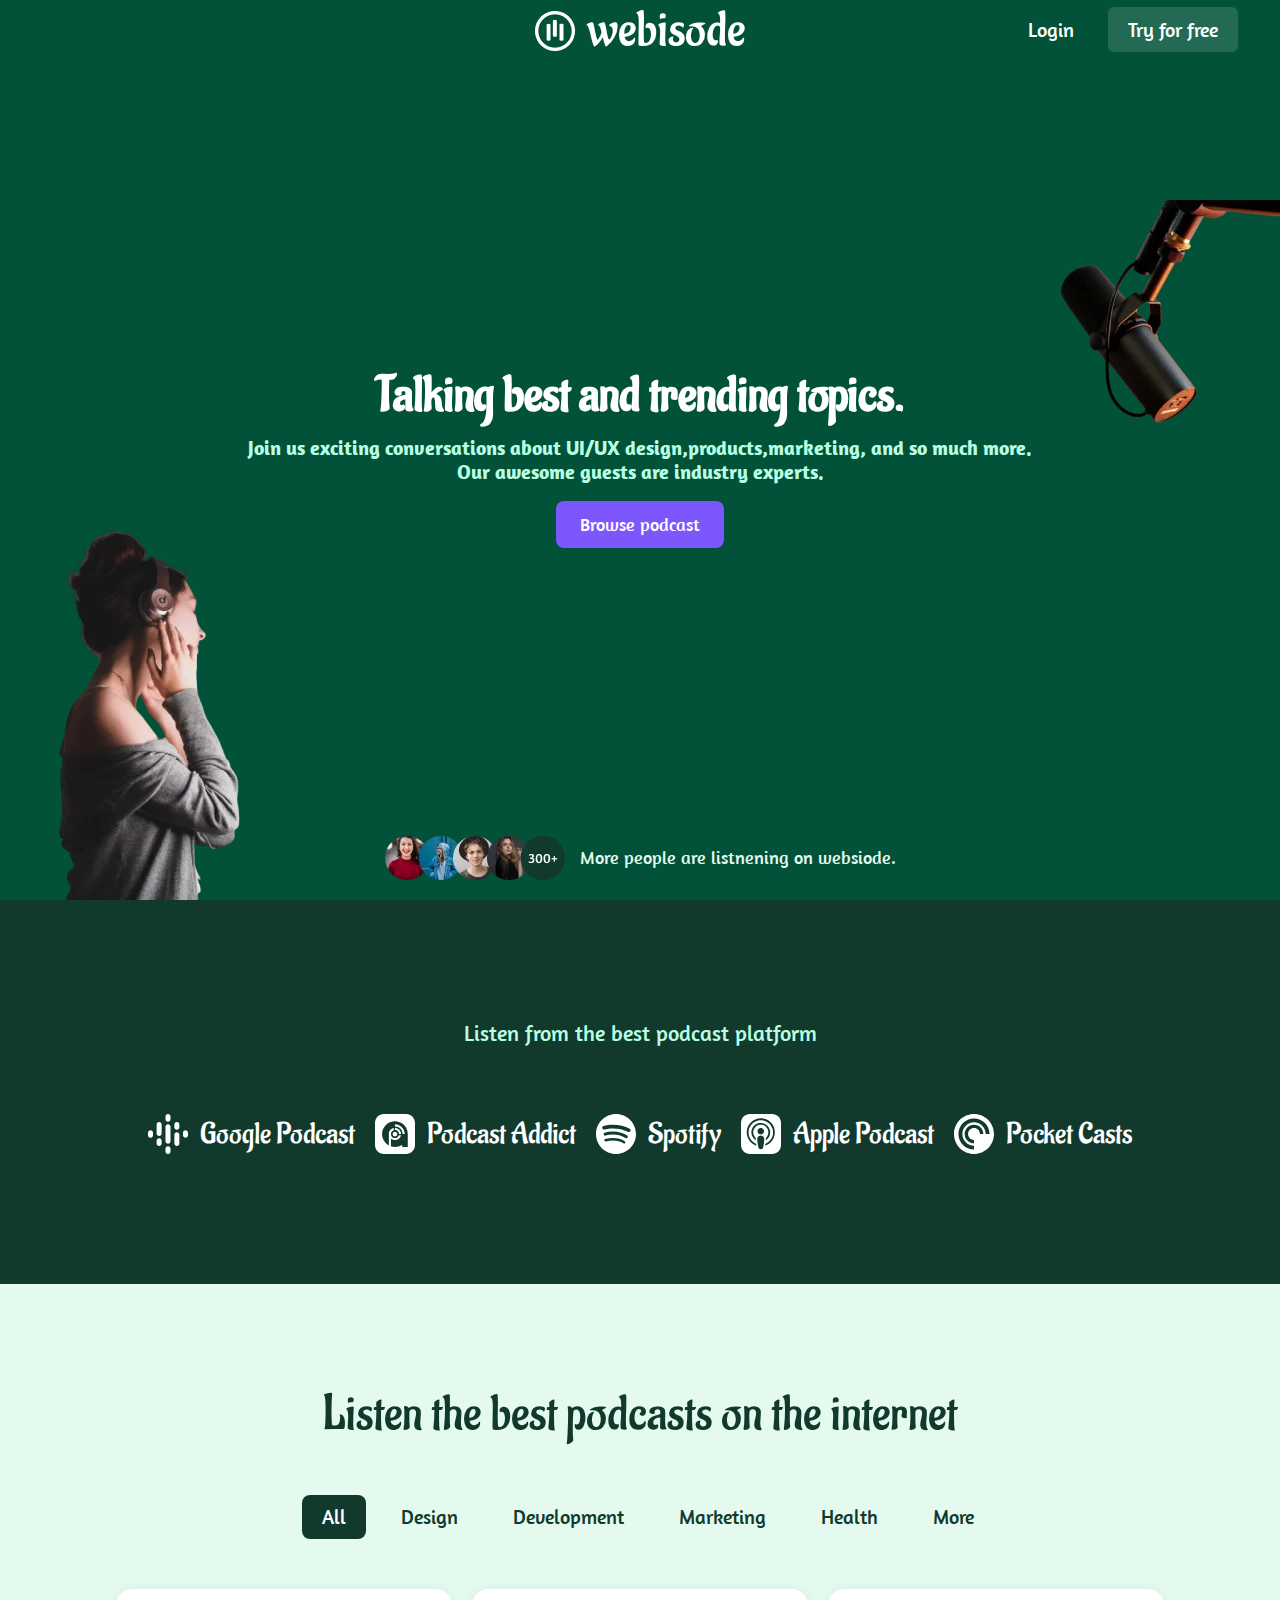
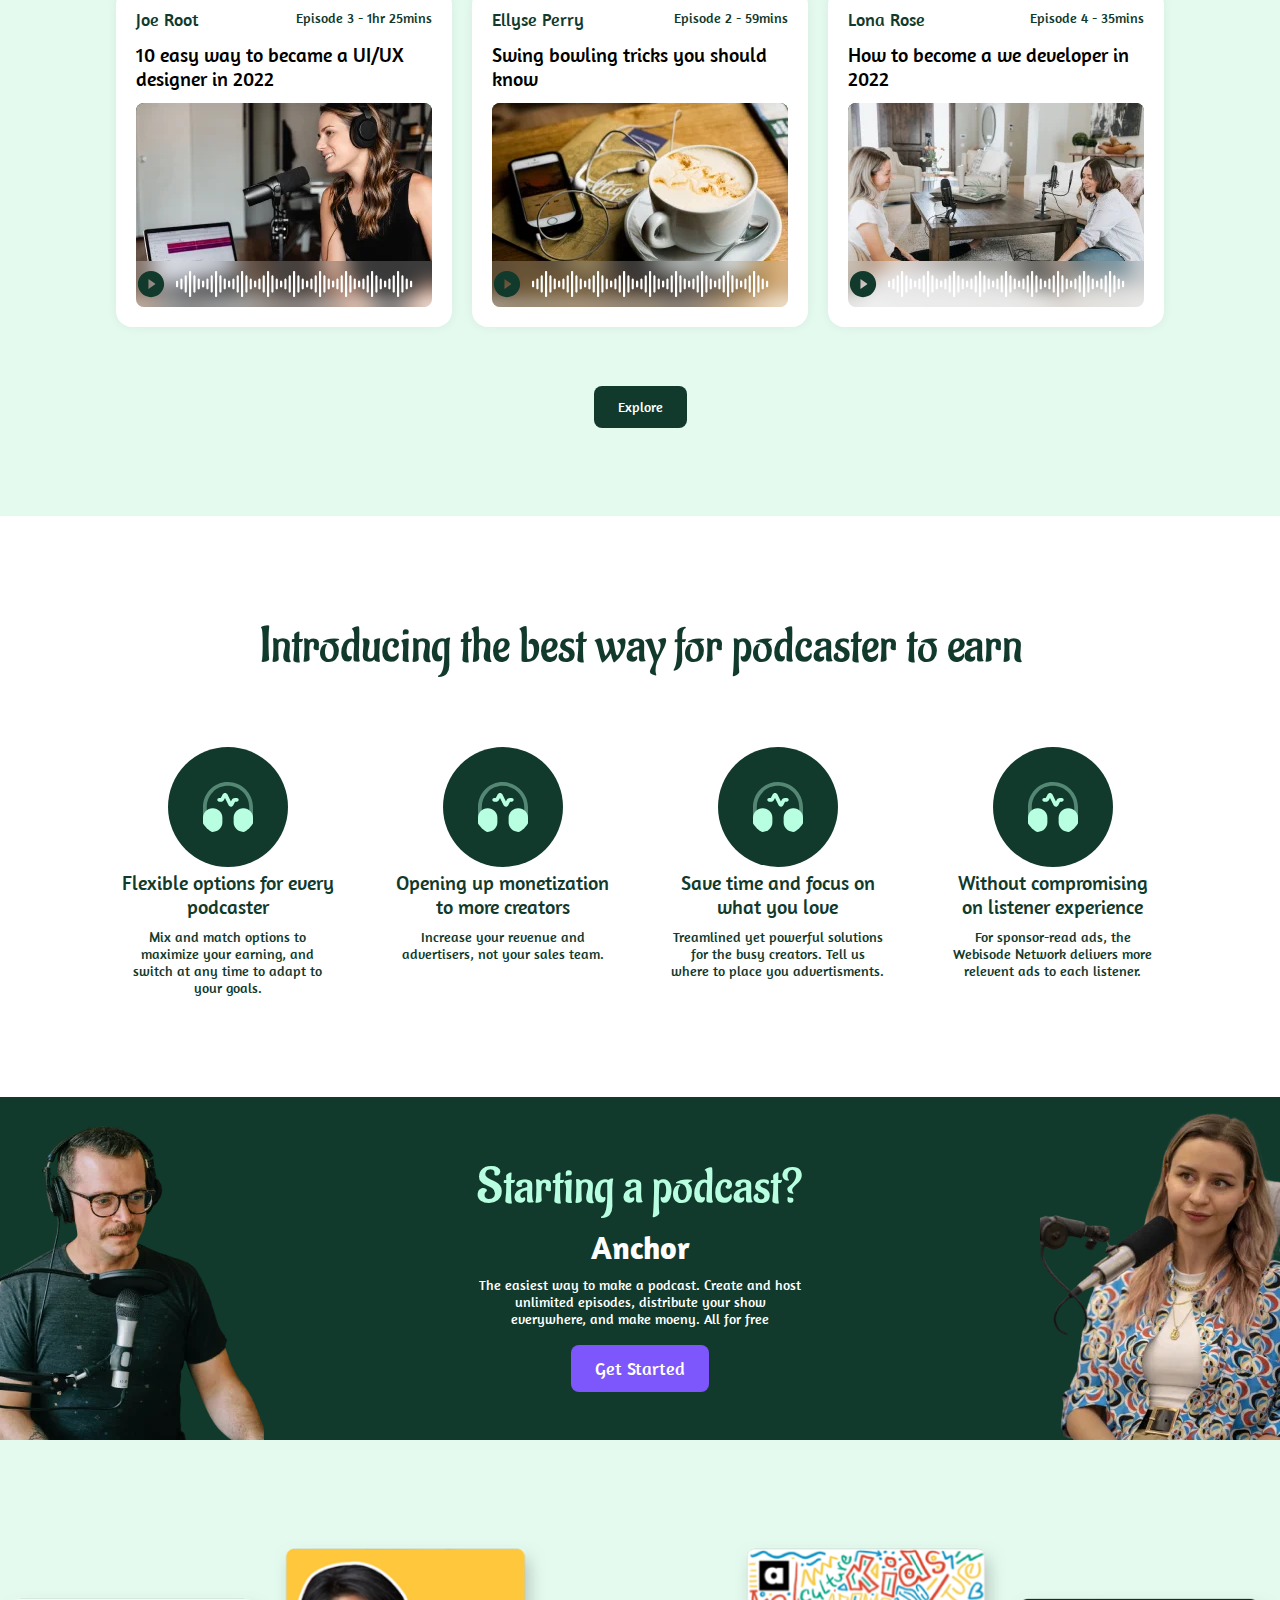
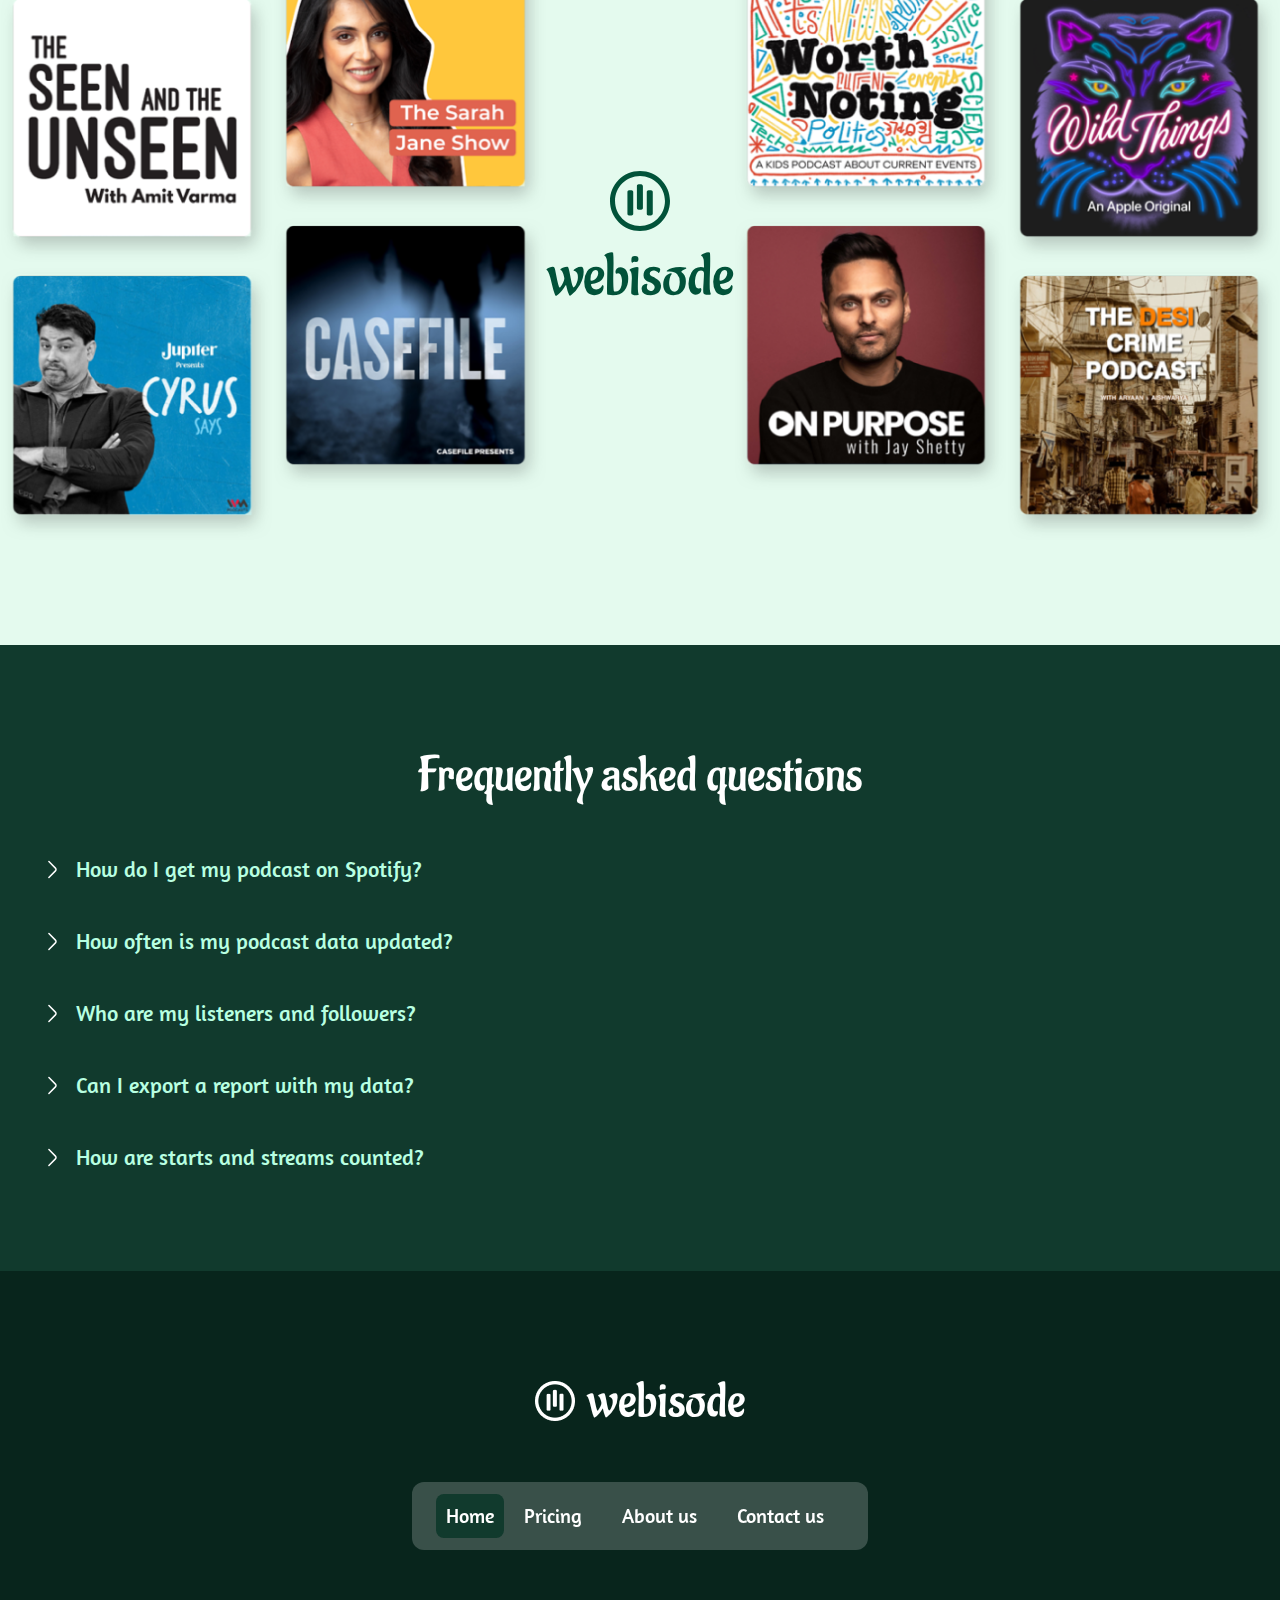
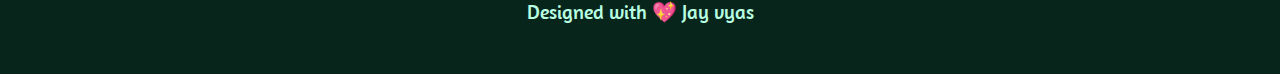
==== index.html @ 0740ea8f "f" ====
<!DOCTYPE html>
<html lang="ru">
<head>
    <meta charset="UTF-8">
    <meta name="viewport" content="width=device-width, initial-scale=1.0">
    <title>Document</title>
    <link href="../images/logo.svg" rel="icon" type="Image/x-icon">
    <link rel="stylesheet" href="css/normalize.css">
    <link href='https://fonts.googleapis.com/css?family=Aladin' rel='stylesheet'>
    <link rel="preconnect" href="https://fonts.googleapis.com">
    <link rel="preconnect" href="https://fonts.gstatic.com" crossorigin>
    <link href="https://fonts.googleapis.com/css2?family=Amaranth&display=swap" rel="stylesheet">
    <link rel="stylesheet" href="css/reset.css">
    <link rel="stylesheet" href="css/style.css">
    <script src="http://code.jquery.com/jquery-1.11.3.min.js"></script>
    <script async src="https://www.googletagmanager.com/gtag/js?id=G-E0WE82JXR6"></script>
	<script>window.dataLayer = window.dataLayer || [];function gtag(){dataLayer.push(arguments);}gtag('js', new Date());gtag('config', 'G-E0WE82JXR6');</script>
</head>
<body class="body">

    <header class="header">
        <div class="container">
            <div class="header__inner">
                <div class="logo">
                    <a class="header__logo" href="#">
                        <img class="header__logo-img" src="images/logo.png" alt="LOGO">
                        <div class="header__logo-title">webisode</div>
                    </a>
                </div>

                <nav class="header__menu">
                    <ul class="header__menu-list">
                        <li class="header__menu-item">
                            <a class="header__menu-link" href="#Login">Login</a>
                        </li>
                        <li class="header__menu-item">
                            <a class="header__menu-link" href="#Try">Try for free</a>
                        </li>
                    </ul>
                </nav>

                <div class="header__burger">
                    <span></span>
                </div>
            </div>
        </div>
    </header>
    <div class="header__overlay"></div>
    
    <section class="main" id="main">
        <div class="container">
            <div class="main__inner">
                <h1 class="main__title">Talking best and trending topics.</h1>
                <h2 class="main__descr">Join us exciting conversations about UI/UX design,products,marketing, and so much more. Our awesome guests are industry experts.</h2>
                <div class="main__btn">
                    <a class="main__btn-ref" href="#">Browse podcast</a>
                </div>
                <div class="main__bottom-content">
                    <img class="main__photo-img" src="images/main/ellipse1.webp" alt="">
                    <div class="main__bottom-descr">More people are listnening on websiode.</div>
                </div>
                <img class="main__photo-girl" src="images/main/image1.webp" alt="">
                <img class="main__photo-micro" src="images/main/image2.webp" alt="">
            </div>
        </div>
    </section>

    <section class="icon">
        <div class="container">
            <div class="icon__inner">
                <div class="icon__name">Listen from the best podcast platform</div>
                <div class="icon__box">
                    <div class="icon__item">
                        <img class="icon__img" src="images/icon/googlepodcasts.svg" alt="">
                        <div class="icon__title">Google Podcast</div>
                    </div>
                    <div class="icon__item">
                        <img class="icon__img" src="images/icon/podcastaddict.svg" alt="">
                        <div class="icon__title">Podcast Addict</div>
                    </div>
                    <div class="icon__item">
                        <img class="icon__img" src="images/icon/spotify.svg" alt="">
                        <div class="icon__title">Spotify</div>
                    </div>
                    <div class="icon__item">
                        <img class="icon__img" src="images/icon/applepodcasts.svg" alt="">
                        <div class="icon__title">Apple Podcast</div>
                    </div>
                    <div class="icon__item">
                        <img class="icon__img" src="images/icon/pocketcasts.svg" alt="">
                        <div class="icon__title">Pocket Casts</div>
                    </div>
                </div>
            </div>
        </div>
    </section>

    <section class="podcasts">
        <div class="container">
            <div class="podcasts__inner">
                <div class="podcasts__title">Listen the best podcasts on the internet</div>
                <div class="podcasts__menu">
                    <div class="podcasts__item select">All</div>
                    <div class="podcasts__item">Design</div>
                    <div class="podcasts__item">Development</div>
                    <div class="podcasts__item">Marketing</div>
                    <div class="podcasts__item">Health</div>
                    <div class="podcasts__item">More</div>
                </div>
                <div class="podcasts__box">
                    <div class="podcasts__box-item">
                        <div class="podcast__header">
                            <div class="podcast__name">Joe Root</div>
                            <div class="podcast__episode">Episode 3 - 1hr 25mins</div>
                        </div>
                        <div class="podcast__descr">10 easy way to became a UI/UX designer in 2022</div>
                        <div class="podcast__img">
                            <img class="podcast__img-back" src="images/podcasts/background1.webp" alt="">
                            <div class="podcast__bottom">
                                <img class="podcast__img-icon" src="images/podcasts/podcasts-frame.svg" alt="">
                                <img class="podcast__img-mic" src="images/podcasts/frame.svg" alt="">
                            </div>
                        </div>
                    </div>
                    <div class="podcasts__box-item">
                        <div class="podcast__header">
                            <div class="podcast__name">Ellyse Perry</div>
                            <div class="podcast__episode">Episode 2 - 59mins</div>
                        </div>
                        <div class="podcast__descr">Swing bowling tricks you should know</div>
                        <div class="podcast__img">
                            <img class="podcast__img-back" src="images/podcasts/background2.webp" alt="">
                            <div class="podcast__bottom">
                                <img class="podcast__img-icon" src="images/podcasts/podcasts-frame.svg" alt="">
                                <img class="podcast__img-mic" src="images/podcasts/frame.svg" alt="">
                            </div>
                        </div>
                    </div>
                    <div class="podcasts__box-item">
                        <div class="podcast__header">
                            <div class="podcast__name">Lona Rose</div>
                            <div class="podcast__episode">Episode 4 - 35mins</div>
                        </div>
                        <div class="podcast__descr">How to become a we developer in 2022</div>
                        <div class="podcast__img">
                            <img class="podcast__img-back" src="images/podcasts/background3.webp" alt="">
                            <div class="podcast__bottom">
                                <img class="podcast__img-icon" src="images/podcasts/podcasts-frame.svg" alt="">
                                <img class="podcast__img-mic" src="images/podcasts/frame.svg" alt="">
                            </div>
                        </div>
                    </div>
                </div>
                <div class="podcasts__explore">
                    <a class="podcasts__explore-btn" href="#">Explore</a>
                </div>
            </div>
        </div>
    </section>

    <section class="introducing">
        <div class="container">
            <div class="introducing__inner">
                <div class="introducing__title">Introducing the best way for podcaster to earn</div>
                <div class="introducing__box">
                    <div class="introducing__item">
                        <img class="introducing__image" src="images/introducing/category4.svg" alt="">
                        <div class="introducing__content">
                            <div class="introducing__item-title">Flexible options for every podcaster</div>
                            <div class="introducing__item-descr">Mix and match options to maximize your earning, and switch at any time to adapt to your goals.</div>
                        </div>
                    </div>
                    <div class="introducing__item">
                        <img class="introducing__image" src="images/introducing/category4.svg" alt="">
                        <div class="introducing__content">
                            <div class="introducing__item-title">Opening up monetization to more creators</div>
                            <div class="introducing__item-descr">Increase your revenue and advertisers, not your sales team.</div>
                        </div>
                    </div>
                    <div class="introducing__item">
                        <img class="introducing__image" src="images/introducing/category4.svg" alt="">
                        <div class="introducing__content">
                            <div class="introducing__item-title">Save time and focus on what you love</div>
                            <div class="introducing__item-descr">Treamlined yet powerful solutions for the busy creators. Tell us where to place you advertisments.</div>
                        </div>
                    </div>
                    <div class="introducing__item">
                        <img class="introducing__image" src="images/introducing/category4.svg" alt="">
                        <div class="introducing__content">
                            <div class="introducing__item-title">Without compromising on listener experience</div>
                            <div class="introducing__item-descr">For sponsor-read ads, the Webisode Network delivers more relevent ads to each listener.</div>
                        </div>
                    </div>
                </div>
            </div>
        </div>
    </section>

    <section class="starting">
        <div class="container">
            <div class="starting__inner">
                <div class="starting__title">Starting a podcast?</div>
                <div class="starting__descr">Anchor</div>
                <div class="starting__message">The easiest way to make a podcast. Create and host unlimited episodes, distribute your show everywhere, and make moeny. All for free</div>
                <div class="main__btn">
                    <a class="main__btn-ref" href="#">Get Started</a>
                </div>
                <img class="starting__left-img" src="images/starting/starting__left.webp" alt="">
                <img class="starting__right-img" src="images/starting/starting__right.webp" alt="">
            </div>
        </div>
    </section>

    <section class="webisode">
            <div class="webisode__inner">
                
                <div class="webisode__photo">
                    <div class="webisode__photo-item">
                        <img class="webisode__img-1" src="images/webisode/image1.png" alt="">
                        <img class="webisode__img-2" src="images/webisode/image2.png" alt="">
                    </div>
                    <div class="webisode__photo-item">
                        <img class="webisode__img-1" src="images/webisode/image3.png" alt="">
                        <img class="webisode__img-2" src="images/webisode/image4.png" alt="">
                    </div>
                </div>

                <div class="webisode__content">
                    <img class="webisode__img" src="images/webisode/webisode-logo.svg" alt="">
                    <div class="webisode__title">webisode</div>
                </div>

                <div class="webisode__photo">
                    <div class="webisode__photo-item">
                        <img class="webisode__img-1" src="images/webisode/image5.png" alt="">
                        <img class="webisode__img-2" src="images/webisode/image6.png" alt="">
                    </div>
                    <div class="webisode__photo-item">
                        <img class="webisode__img-1" src="images/webisode/image7.png" alt="">
                        <img class="webisode__img-2" src="images/webisode/image8.png" alt="">
                    </div>
                </div>
            </div>
    </section>



    <section class="questions">
        <div class="container">
            <div class="questions__inner">
                <div class="questions__title">Frequently asked questions</div>
                <nav class="questions__menu">
                    <ul class="questions__list">
                        <li class ="arrow__count">
                            <div class="arrow">
                                <img class="questions__arrow" src="images/questions/arrow.svg" alt="">
                                <div class="questions__link" href="">How do I get my podcast on Spotify?</div>
                            </div>
                            <div class="questions__item">
                                <a class="questions__link" href="#">Mix and match options to maximize your earning, and switch at any time to adapt to your goals.
                                    The easiest way to make a podcast. Create and host unlimited episodes, distribute your show everywhere, and make moeny. All for free</a>
                            </div>
                        </li>
                        <li class ="arrow__count">
                            <div class="arrow">
                                <img class="questions__arrow" src="images/questions/arrow.svg" alt="">
                                <div class="questions__link" href="">How often is my podcast data updated?</div>
                            </div>
                            <div class="questions__item">
                                <a class="questions__link" href="#">Mix and match options to maximize your earning, and switch at any time to adapt to your goals.
                                    The easiest way to make a podcast. Create and host unlimited episodes, distribute your show everywhere, and make moeny. All for free</a>
                            </div>
                        </li>
                        <li class ="arrow__count">
                            <div class="arrow">
                                <img class="questions__arrow" src="images/questions/arrow.svg" alt="">
                                <div class="questions__link" href="">Who are my listeners and followers?</div>
                            </div>
                            <div class="questions__item">
                                <a class="questions__link" href="#">Mix and match options to maximize your earning, and switch at any time to adapt to your goals.
                                    The easiest way to make a podcast. Create and host unlimited episodes, distribute your show everywhere, and make moeny. All for free</a>
                            </div>
                        </li>
                        <li class ="arrow__count">
                            <div class="arrow">
                                <img class="questions__arrow" src="images/questions/arrow.svg" alt="">
                                <div class="questions__link" href="">Can I export a report with my data?</div>
                            </div>
                            <div class="questions__item">
                                <a class="questions__link" href="#">Mix and match options to maximize your earning, and switch at any time to adapt to your goals.
                                    The easiest way to make a podcast. Create and host unlimited episodes, distribute your show everywhere, and make moeny. All for free</a>
                            </div>
                        </li>
                        <li class ="arrow__count">
                            <div class="arrow">
                                <img class="questions__arrow" src="images/questions/arrow.svg" alt="">
                                <div class="questions__link" href="">How are starts and streams counted?</div>
                            </div>
                            <div class="questions__item">
                                <a class="questions__link" href="#">Mix and match options to maximize your earning, and switch at any time to adapt to your goals.
                                    The easiest way to make a podcast. Create and host unlimited episodes, distribute your show everywhere, and make moeny. All for free
                                </a>
                            </div>
                        </li>
                    </ul>
                </nav>
            </div>
        </div>
    </section>


    
    <footer class="footer">
        <div class="container">
            <div class="footer__inner">
                <div class="logo">
                    <a class="header__logo" href="#">
                        <img class="header__logo-img" src="images/logo.png" alt="LOGO">
                        <div class="header__logo-title">webisode</div>
                    </a>
                </div>
                <div class="footer__box">
                    <div class="footer__item select">Home</div>
                    <div class="footer__item">Pricing</div>
                    <div class="footer__item">About us</div>
                    <div class="footer__item">Contact us</div>
                </div>
                <div class="footer__descr">Designed with 💖 Jay vyas</div>
            </div>
        </div>
    </footer>
    

    <script src="js/script.js"></script>
</body>
</html>
---- css/style.css ----
@import url('https://fonts.googleapis.com/css2?family=Amaranth&display=swap');

*,
*::after,
*::before{
    box-sizing: border-box;
}

html{
    scroll-behavior: smooth ;
}

html, body{
    min-width: 250px;
}

ul{
    padding: 0; 
    margin: 0;
    list-style: none;
}

li{
    padding-left: 0;
}

a{
    text-decoration: none;
    color: inherit;
}

p{
    margin: 0;
}

body{
    font-family: 'Amaranth';
    font-size: 14px;
    font-weight: 400;
    font-style: normal;
    line-height: 17px;
    color: #fff;
    /* font-family: 'Amaranth', sans-serif; */
}

.container{
    max-width: 1220px;
    padding: 0px 10px;
    margin: 0 auto;
}

.header{
    background-color: #015239;
    position: absolute;
    z-index: 99;
    width: 100%;
}
.header:before{
    content: '';
    position: absolute;
    top: 0;
    left: 0;
    width: 100%;
    background-color: #015239;
}






.header__inner{
    position: relative;
    height: 60px;
}
.header__logo{
    display: flex;
    align-items: center;
    justify-content: center;
    width: 200px;
    text-align: center;
    margin: 0 auto;
}
.logo{
    position: relative;
    z-index: 99;
}
.header__logo-img{
    margin-right: 12px;
}
.header__logo-title{
    font-family: 'Aladin';
    font-size: 50px;
    line-height: 61px;
    text-align: center;
    color: #FFFFFF;
}
.header__menu{
    position: absolute;
    right: 0;
    bottom: 0;
    top: 0;
    display: flex;
    align-items: center;
}

.header__menu-list{
    display: flex;
    gap: 10px;
}
.header__menu-link{
    border-radius: 8px;
    padding: 10px 20px;
    font-size: 20px;
    line-height: 24px;
    color: #FFFFFF;
    border: 2px solid #015239;
    transition: 0.1s;
}

.header__menu-link:hover{
    color: #FFFFFF;
    border: 2px solid rgba(228, 250, 238, 0.15);
}

.header__menu-item:last-child .header__menu-link{
    background: rgba(228, 250, 238, 0.15);
}

.header__menu-item:last-child:hover .header__menu-link{
    border: 2px solid rgba(228, 250, 238, 0.15);
    background-color: inherit;
}

.header__burger{
    display: none;
}


.main{
    background-color: #015239;
    height: 100vh;
    display: flex;
    align-items: center;
    text-align: center;
    position: relative;
}
.main__title{
    font-family: 'Aladin';
    font-size: 50px;
    line-height: 61px;
    text-align: center;
    margin-bottom: 10px;
}
.main__descr{
    font-size: 20px;
    line-height: 24px;
    text-align: center;
    color: #B8FFE1;
    max-width: 794px;
    margin-bottom: 30px;
}
.main__btn-ref{
    padding: 12px 24px;
    font-size: 18px;
    line-height: 22px;
    background: #7D56FC;
    border-radius: 8px;
}
.main__bottom-content{
    position: absolute;
    bottom: 0;
    display: flex;
    justify-content: center;
    align-items: center;
    left: 0;
    right: 0;
    margin-bottom: 20px;
    z-index: 2;
    flex-wrap: wrap;
}
.main__photo-img{
    margin-right: 15px;
}
.main__bottom-descr{
    font-size: 18px;
    line-height: 22px;
    color: #E4FAEE;
}

.main__photo-girl{
    position: absolute;
    left: 0;
    bottom: 0;
    z-index: 1;
}
.main__photo-micro{
    position: absolute;
    right: 0;
    top: 200px;
}

.icon{
    background-color: #113A2D;
    padding: 120px 0;
}
.icon__name{
    font-size: 22px;
    line-height: 27px;
    text-align: center;
    color: #B8FFE1;
    margin-bottom: 57px;
}
.icon__title{
    margin-left: 12px;
    font-family: 'Aladin';
    font-size: 30px;
    line-height: 37px;
    text-align: center;
    color: #FFFFFF;
}
.icon__box{
    display: flex;
    flex-wrap: wrap;
    justify-content:  center;
    align-items: center;
}
.icon__item{
    display: flex;
    justify-content: center;
    align-items: center;
    margin: 10px;
}
.podcasts{
    background-color: #E4FAEE;
    padding: 100px 0;
}
.podcasts__title{
    font-family: 'Aladin';
    text-align: center;
    font-size: 50px;
    line-height: 61px;
    text-align: center;
    color: #113A2D;
    margin-bottom: 50px;
}
.podcasts__menu{
    display: flex;
    justify-content: center;
    align-items: center;
    margin-bottom: 50px;
    flex-wrap: wrap;
}
.podcasts__item{
    font-size: 20px;
    line-height: 24px;
    color: #113A2D;
    padding: 10px 20px;
    cursor: pointer;
}
.podcasts__item.select{
    background-color: #113A2D;
    border-radius: 8px;
    color: #fff;
}
.podcasts__item{
    margin-left: 15px;
}
.podcasts__box{
    display: flex;
    justify-content:center;
    align-items: center;
    flex-wrap: wrap;
    gap: 20px;
}
.podcasts__box-item{
    background: #FFFFFF;
    box-shadow: 0px 0px 12px rgba(8, 37, 28, 0.06);
    border-radius: 16px;
    max-width: 336px;
    padding: 20px;
}
.podcast__header{
    display: flex;
    justify-content: space-between;
    margin-bottom: 12px;
}
.podcast__name{
    font-size: 18px;
    line-height: 22px;
    color: #113A2D;
}
.podcast__episode{
    line-height: 19px;
    color: #113A2D;
}
.podcast__descr{
    font-size: 20px;
    line-height: 24px;
    color: #000000;
    margin-bottom: 12px;
}
.podcast__img{
    position: relative;
}
.podcast__img-back{
    background: linear-gradient(243.85deg, #015239 0%, #113A2D 115.3%);
    border-radius: 8px;
    width: 100%;
}
.podcast__bottom{
    background: rgba(255, 255, 255, 0.2);
    backdrop-filter: blur(10px);
    height: 46px;
    display: flex;
    align-items: center;
    position: absolute;
    bottom: 0;
    overflow: hidden;
    width: 100%;
    border-radius: 0 0 8px 8px;
}
.podcast__img-icon{
    cursor: pointer;
}
.podcast__img-mic{
    margin-left: 10px;
}.podcasts__explore{
    margin-top: 72px;
    text-align: center;
}
.podcasts__explore-btn{
    padding: 12px 24px;
    background: #113A2D;
    border-radius: 8px;
}

.introducing{
    padding: 100px 0;
    background-color: #FFFFFF;
}
.introducing__title{
    font-family: 'Aladin';
    font-size: 50px;
    line-height: 61px;
    text-align: center;
    color: #113A2D;
    margin-bottom: 70px;
}
.introducing__box{
    display: flex;
    justify-content: center;
    text-align: center;
    flex-wrap: wrap;
    gap: 60px;
}
.introducing__item{
    max-width: 215px;
}
.introducing__image{
    background-color: #113A2D;
    padding: 30px;
    border-radius: 50%;
}
.introducing__item-title{
    font-size: 20px;
    line-height: 24px;
    text-align: center;
    color: #113A2D;
    margin-bottom: 10px;
}
.introducing__item-descr{
    font-size: 14px;
    line-height: 17px;
    text-align: center;
    color: #113A2D;
}


.starting{
    background-color: #113A2D;
    padding: 60px 0;
    position: relative;
}
.starting__inner{
    display: flex;
    align-items: center;
    justify-content: center;
    flex-direction: column;
    text-align: center;
}
.starting__title{
    font-family: 'Aladin';
    font-size: 50px;
    line-height: 61px;
    color: #B8FFE1;
    margin-bottom: 10px;
}
.starting__descr{
    font-weight: 700;
    font-size: 32px;
    line-height: 39px;
    color: #FFFFFF;
    margin-bottom: 10px;

}
.starting__message{
    max-width: 325px;
    margin-bottom: 30px;
}
.starting__left-img, .starting__right-img{
    position: absolute;
}
.starting__left-img{
    bottom: 0;
    left: 0;
}
.starting__right-img{
    bottom: 0;
    right: 0;
}


.webisode{
    background-color: #E4FAEE;
    padding: 100px 0;
    text-align: center;
}
.webisode__img{
    margin-bottom: 5px;
}
.webisode__inner{
    display: flex;
    align-items: center;
    justify-content: center;
}
.webisode__title{
    font-family: 'Aladin';
    font-size: 60px;
    line-height: 74px;
    text-align: center;
    color: #015239;
}
.webisode__photo{
    display: flex;
}
.webisode__photo-item img{
    max-width: 100%;
}
.webisode__photo:first-child .webisode__photo-item:first-child{
    padding-top: 50px;
}
.webisode__photo:last-child .webisode__photo-item:last-child{
    padding-top: 50px;
}





.questions{
    padding: 100px 0;
    background-color: #113A2D;
}
.questions__title{
    font-family: 'Aladin';
    font-size: 50px;
    line-height: 61px;
    text-align: center;
    margin-bottom: 50px;
}
.arrow{
    display: flex;
}
.questions__arrow{
    margin-right: 12px;
}
.questions__link{
    font-size: 22px;
    line-height: 27px;
    color: #B8FFE1;
    cursor: default;
}
.sub-questions__link{
    display: none;
}
.arrow__count.active img{
    transform: rotate(90deg);
}
.questions__item{
    position: absolute;
    left: 0;
    display: none;
    padding: 0;
    width: 100%;
    transition: all 0.5s ease;
    z-index: 90;    
    padding: 20px 35px;
}
.questions__list li+li{
    margin: 45px 0 0 0;
}
.arrow__count.active .questions__item{
    position: relative;
    top: 0;
    left: 0;
    display: block;
}


.footer{
    background-color: #08251C;
    padding: 100px 0 0 0;
}
.footer__inner{
    display: flex;
    flex-direction: column;
    justify-content: center;
    align-items: center;
}
.footer__box{
    margin: 50px 0;
    background: rgba(255, 255, 255, 0.2);
    backdrop-filter: blur(10px);
    border-radius: 12px;
    padding: 12px 24px;
    display: flex;
    justify-content: center;
    max-width: 500px;
    align-items: center;
    text-align: center;
    flex-wrap: wrap;
}
.footer__item{
    font-size: 20px;
    line-height: 24px;
    color: #FFFFFF;
    padding: 10px 20px;
    cursor: pointer;
}
.footer__item.select{
    background-color: #113A2D;
    border-radius: 8px;
    padding: 10px;
}
.footer__descr{
    font-size: 20px;
    line-height: 24px;
    text-align: center;
    color: #B8FFE1;
    margin-bottom: 50px;
}



@media (max-width: 1045px) {  
    .main__photo-micro {
        top: 100px;
    }
}

@media (max-width: 750px) {  
    


    .starting__right-img{
        width: 200px;
    }
    .starting__left-img{
        width: 220px;
    }

    .webisode__inner{
        display: block;
    }

    .webisode__photo:first-child .webisode__photo-item:first-child{
        padding-top: 0;
    }
    .webisode__photo:last-child .webisode__photo-item:last-child{
        padding-top: 0;
    }



    

    /*--------- HEADER ----------*/

    .header{
        position: fixed;
        z-index: 99;
    }
    .header__list li {
        padding: 10px 10px;
    }
    .header__inner{
        position: relative;
    }
    .header__burger{
        display: flex;
        width: 30px;
        height: 20px;
        position: absolute;
        z-index: 99;   
        right: 0;
        bottom: 20px;     
    }
    .header__burger span{
        background-color: #fff;
        position: absolute;
        width: 100%;
        height: 2px;
        top: 9px;
        left: 0;
        transition: all 0.3s ease 0s;
    }
    .header__burger:before,
    .header__burger:after{
        content: '';
        background-color: #fff;
        position: absolute;
        width: 100%;
        height: 2px;
        left: 0;
        transition: all 0.3s ease 0s;
    }
    .header__burger:before{
        top: 0;
    }
    .header__burger:after{
        bottom: 0;
    }
    .header__burger.active:before{
        transform: rotate(45deg);
        top: 9px;
    }
    .header__burger.active:after{
        transform: rotate(-45deg);
        bottom: 9px;
    }
    .header__burger.active span{
        transform: scale(0);
    }
    .header__menu{
        position: fixed;
        text-align: center;
        justify-content: center;
        top: -100%;
        left: 0;
        width: 100%;
        height: 200px;
        background-color: rgb(16, 165, 83);
        padding: 70px 10px 20px 10px;
        transition: all 0.3s ease 0s;
    }
    .header__menu.active{
        top: 0;
    }
    .header__menu-item:last-child .header__menu-link{
        background-color: inherit;
    }
}

@media (max-width: 700px){
    .starting__left-img{
        display: none;
    }
    .starting__right-img{
        display: none;
    }
    .starting__message{
        max-width: 100%;
    }
}

@media (max-width: 550px){
    .main__photo-micro {
        width: 240px;
    }
    .main__photo-girl {
        width: 240px;
        left: -20px;
    }
}

@media (max-width: 420px) {  
    .webisode__photo{
        display: flex;
        flex-direction: column;
        justify-content: center;
        align-items: center;
    }
}

@media (max-width: 355px) {  
    .podcasts__box-item{
        width: 100%;
    }
    .main__photo-micro {
        width: 240px;
    }
    .main__photo-girl {
        width: 200px;
        left: -30px;
    }
}

@media (max-width: 330px) {  
    .podcasts__menu, .footer__box{
        display: block;
        width: 100%;
    }
}

@media (max-width: 303px) {  
    .header__logo-img{
        width: 25px;
        margin-right: 5px;
    }
    .header__logo-title{
        font-size: 25px;
        line-height: 61px;
        text-align: center;
        color: #FFFFFF;
    }
    .main__title{
        font-size: 32px;
        line-height: 39px;
    }
    .main__descr{
        font-size: 18px;
        line-height: 22px;
    }
    .main__btn-ref{
        font-size: 16px;
        line-height: 19px;
    }
}


@media (max-width: 257px) {  
    .header__menu-list{
        display:block;
    }
    .header__menu-item:first-child{
        margin-bottom: 30px;
    }
}

@media (max-width: 210px) {  
    .logo{
        float: right;
    }
}
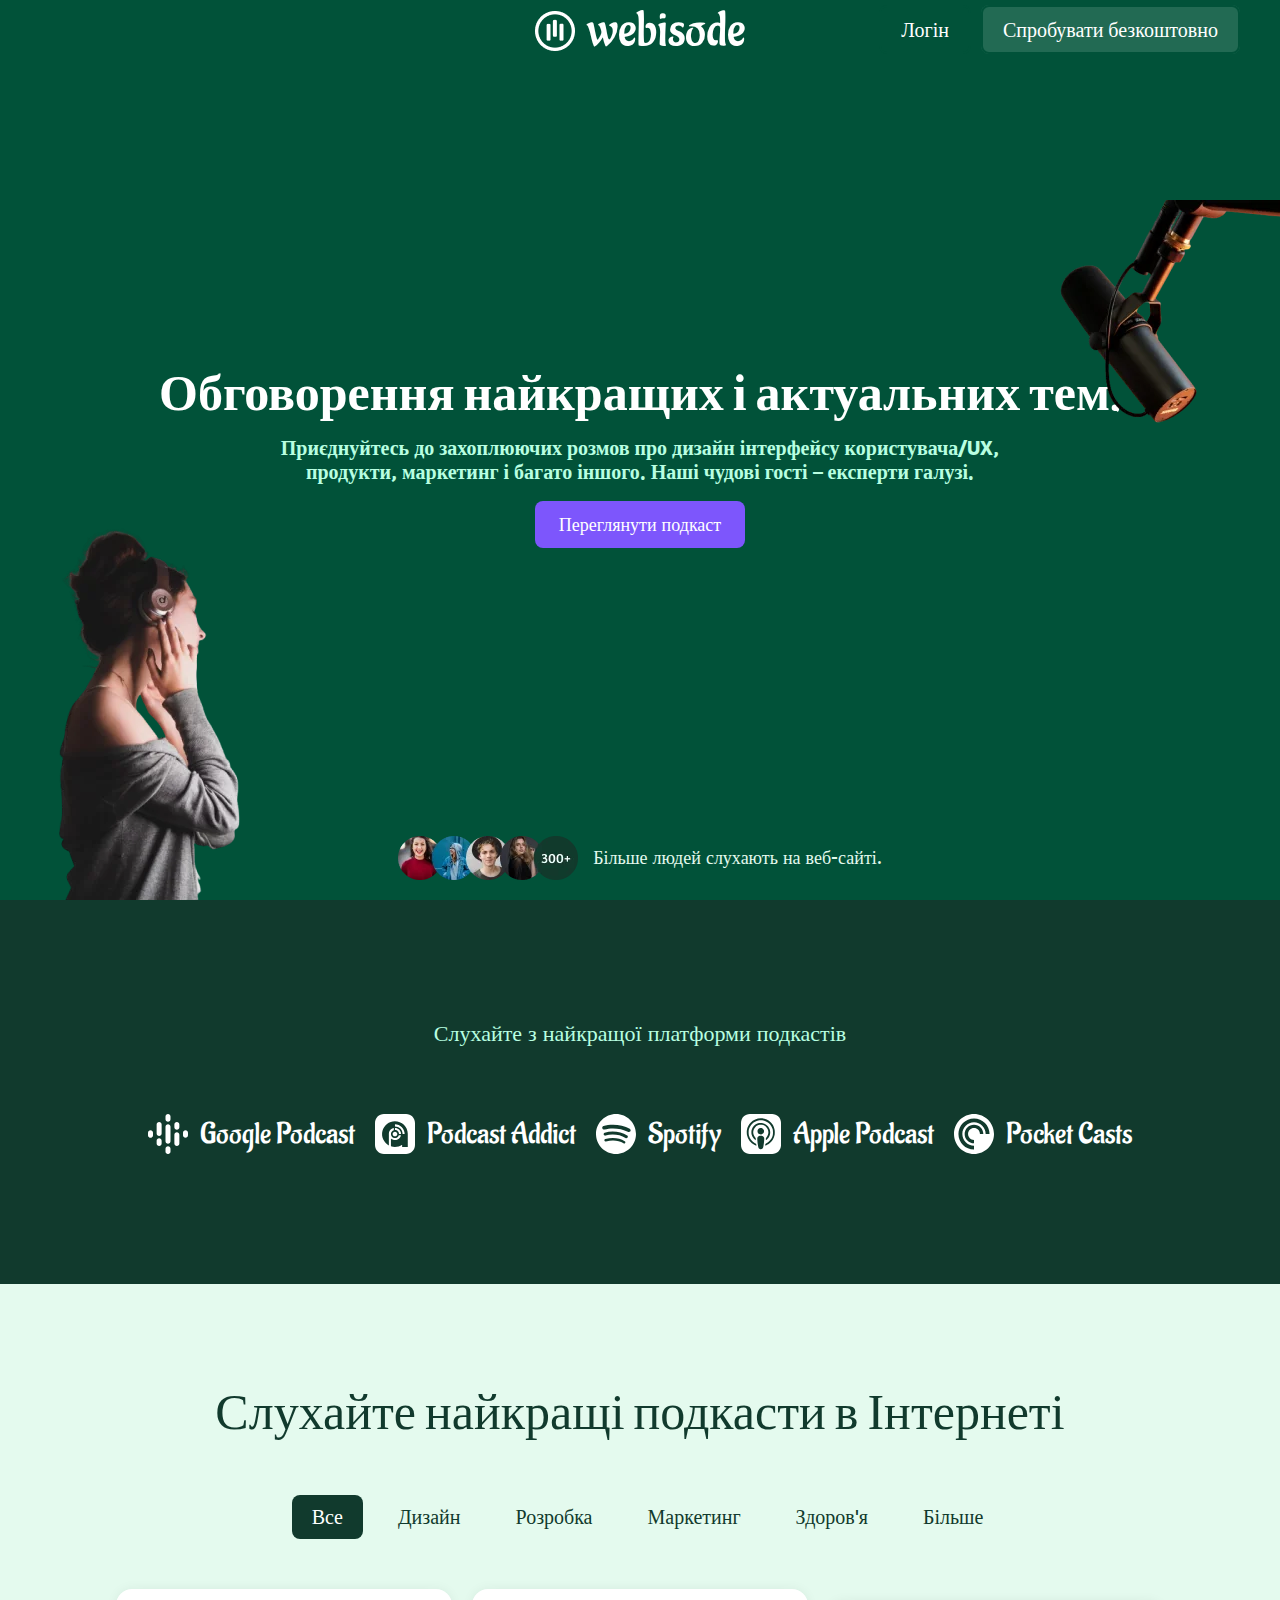
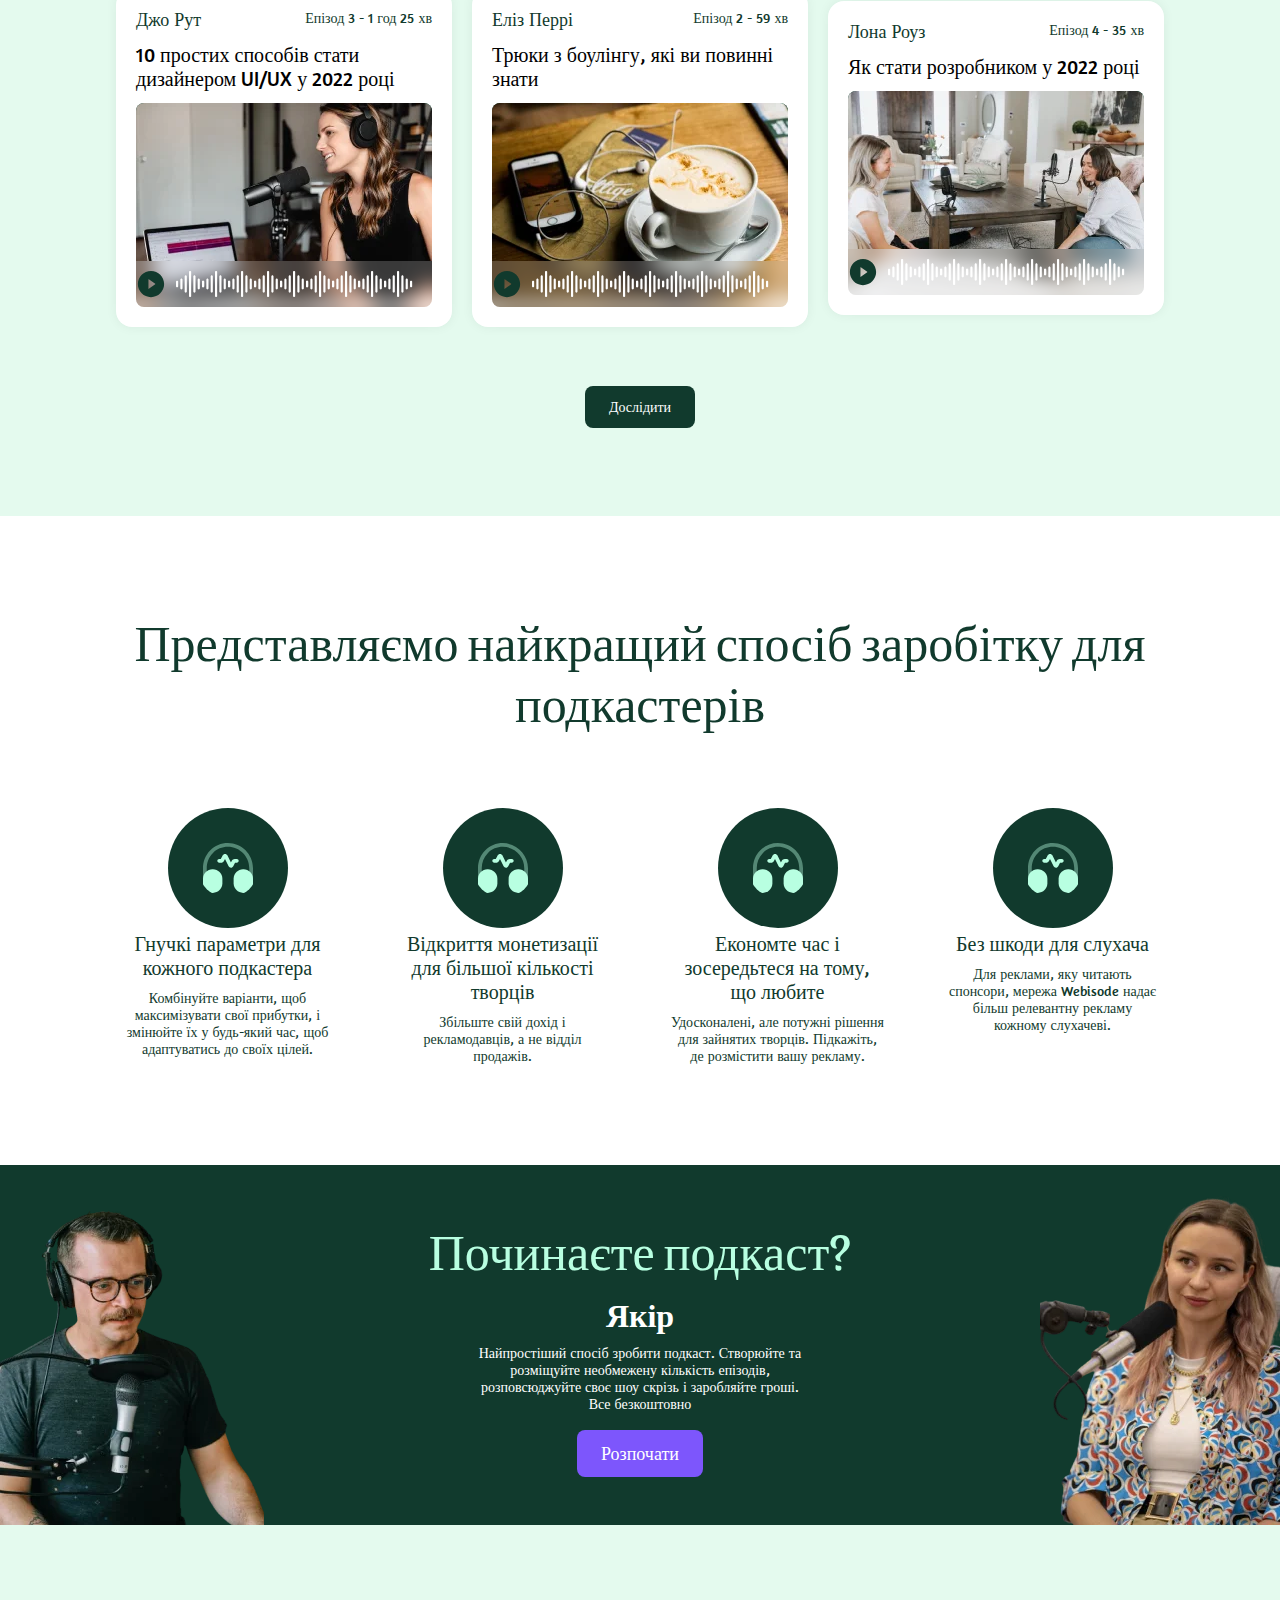
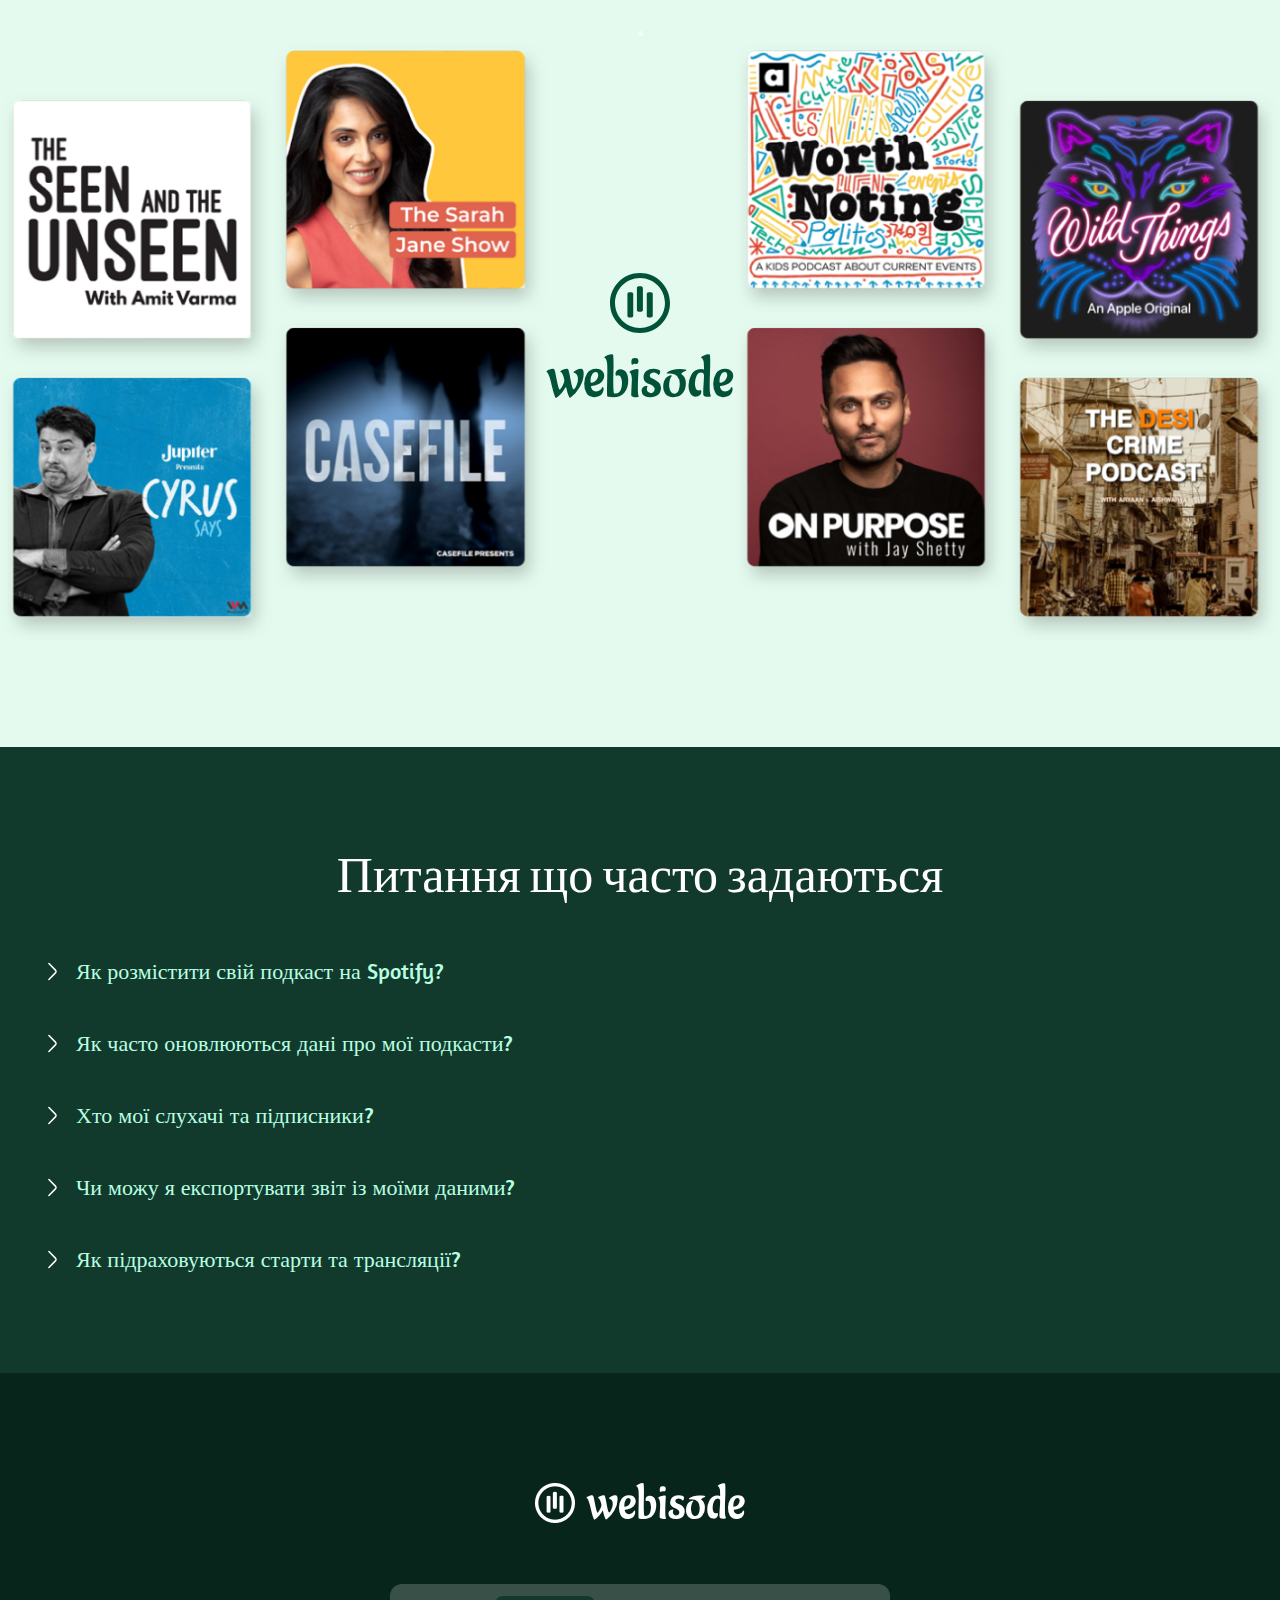
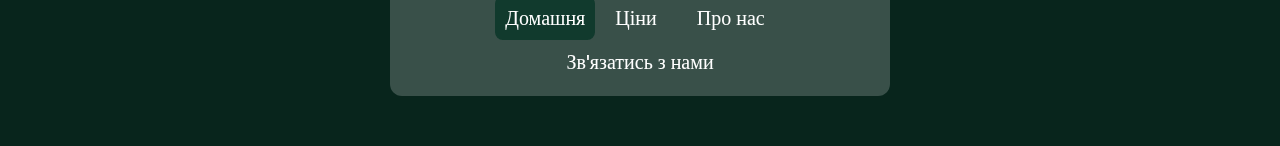
==== commit 015d1634: "commit" ====
--- a/index.html
+++ b/index.html
@@ -3,8 +3,8 @@
 <head>
     <meta charset="UTF-8">
     <meta name="viewport" content="width=device-width, initial-scale=1.0">
-    <title>Document</title>
-    <link href="../images/logo.svg" rel="icon" type="Image/x-icon">
+    <title>Webisode</title>
+    <link href="images/logo.svg" rel="icon" type="Image/x-icon">
     <link rel="stylesheet" href="css/normalize.css">
     <link href='https://fonts.googleapis.com/css?family=Aladin' rel='stylesheet'>
     <link rel="preconnect" href="https://fonts.googleapis.com">
@@ -12,7 +12,7 @@
     <link href="https://fonts.googleapis.com/css2?family=Amaranth&display=swap" rel="stylesheet">
     <link rel="stylesheet" href="css/reset.css">
     <link rel="stylesheet" href="css/style.css">
-    <script src="http://code.jquery.com/jquery-1.11.3.min.js"></script>
+    <script src="https://code.jquery.com/jquery-1.11.3.min.js"></script>
     <script async src="https://www.googletagmanager.com/gtag/js?id=G-E0WE82JXR6"></script>
 	<script>window.dataLayer = window.dataLayer || [];function gtag(){dataLayer.push(arguments);}gtag('js', new Date());gtag('config', 'G-E0WE82JXR6');</script>
 </head>
@@ -31,10 +31,10 @@
                 <nav class="header__menu">
                     <ul class="header__menu-list">
                         <li class="header__menu-item">
-                            <a class="header__menu-link" href="#Login">Login</a>
+                            <a class="header__menu-link" href="#Login">Логін</a>
                         </li>
                         <li class="header__menu-item">
-                            <a class="header__menu-link" href="#Try">Try for free</a>
+                            <a class="header__menu-link" href="#Try">Спробувати безкоштовно</a>
                         </li>
                     </ul>
                 </nav>
@@ -50,14 +50,14 @@
     <section class="main" id="main">
         <div class="container">
             <div class="main__inner">
-                <h1 class="main__title">Talking best and trending topics.</h1>
-                <h2 class="main__descr">Join us exciting conversations about UI/UX design,products,marketing, and so much more. Our awesome guests are industry experts.</h2>
+                <h1 class="main__title">Обговорення найкращих і актуальних тем.</h1>
+                <h2 class="main__descr">Приєднуйтесь до захоплюючих розмов про дизайн інтерфейсу користувача/UX, продукти, маркетинг і багато іншого. Наші чудові гості – експерти галузі.</h2>
                 <div class="main__btn">
-                    <a class="main__btn-ref" href="#">Browse podcast</a>
+                    <a class="main__btn-ref" href="#">Переглянути подкаст</a>
                 </div>
                 <div class="main__bottom-content">
                     <img class="main__photo-img" src="images/main/ellipse1.webp" alt="">
-                    <div class="main__bottom-descr">More people are listnening on websiode.</div>
+                    <div class="main__bottom-descr">Більше людей слухають на веб-сайті.</div>
                 </div>
                 <img class="main__photo-girl" src="images/main/image1.webp" alt="">
                 <img class="main__photo-micro" src="images/main/image2.webp" alt="">
@@ -68,7 +68,7 @@
     <section class="icon">
         <div class="container">
             <div class="icon__inner">
-                <div class="icon__name">Listen from the best podcast platform</div>
+                <div class="icon__name">Слухайте з найкращої платформи подкастів</div>
                 <div class="icon__box">
                     <div class="icon__item">
                         <img class="icon__img" src="images/icon/googlepodcasts.svg" alt="">
@@ -98,22 +98,22 @@
     <section class="podcasts">
         <div class="container">
             <div class="podcasts__inner">
-                <div class="podcasts__title">Listen the best podcasts on the internet</div>
+                <div class="podcasts__title">Слухайте найкращі подкасти в Інтернеті</div>
                 <div class="podcasts__menu">
-                    <div class="podcasts__item select">All</div>
-                    <div class="podcasts__item">Design</div>
-                    <div class="podcasts__item">Development</div>
-                    <div class="podcasts__item">Marketing</div>
-                    <div class="podcasts__item">Health</div>
-                    <div class="podcasts__item">More</div>
+                    <div class="podcasts__item select">Все</div>
+                    <div class="podcasts__item">Дизайн</div>
+                    <div class="podcasts__item">Розробка</div>
+                    <div class="podcasts__item">Маркетинг</div>
+                    <div class="podcasts__item">Здоров'я</div>
+                    <div class="podcasts__item">Більше</div>
                 </div>
                 <div class="podcasts__box">
                     <div class="podcasts__box-item">
                         <div class="podcast__header">
-                            <div class="podcast__name">Joe Root</div>
-                            <div class="podcast__episode">Episode 3 - 1hr 25mins</div>
-                        </div>
-                        <div class="podcast__descr">10 easy way to became a UI/UX designer in 2022</div>
+                            <div class="podcast__name">Джо Рут</div>
+                            <div class="podcast__episode">Епізод 3 - 1 год 25 хв</div>
+                        </div>
+                        <div class="podcast__descr">10 простих способів стати дизайнером UI/UX у 2022 році</div>
                         <div class="podcast__img">
                             <img class="podcast__img-back" src="images/podcasts/background1.webp" alt="">
                             <div class="podcast__bottom">
@@ -124,10 +124,10 @@
                     </div>
                     <div class="podcasts__box-item">
                         <div class="podcast__header">
-                            <div class="podcast__name">Ellyse Perry</div>
-                            <div class="podcast__episode">Episode 2 - 59mins</div>
-                        </div>
-                        <div class="podcast__descr">Swing bowling tricks you should know</div>
+                            <div class="podcast__name">Еліз Перрі</div>
+                            <div class="podcast__episode">Епізод 2 - 59 хв</div>
+                        </div>
+                        <div class="podcast__descr">Трюки з боулінгу, які ви повинні знати</div>
                         <div class="podcast__img">
                             <img class="podcast__img-back" src="images/podcasts/background2.webp" alt="">
                             <div class="podcast__bottom">
@@ -138,10 +138,10 @@
                     </div>
                     <div class="podcasts__box-item">
                         <div class="podcast__header">
-                            <div class="podcast__name">Lona Rose</div>
-                            <div class="podcast__episode">Episode 4 - 35mins</div>
-                        </div>
-                        <div class="podcast__descr">How to become a we developer in 2022</div>
+                            <div class="podcast__name">Лона Роуз</div>
+                            <div class="podcast__episode">Епізод 4 - 35 хв</div>
+                        </div>
+                        <div class="podcast__descr">Як стати розробником у 2022 році</div>
                         <div class="podcast__img">
                             <img class="podcast__img-back" src="images/podcasts/background3.webp" alt="">
                             <div class="podcast__bottom">
@@ -152,7 +152,7 @@
                     </div>
                 </div>
                 <div class="podcasts__explore">
-                    <a class="podcasts__explore-btn" href="#">Explore</a>
+                    <a class="podcasts__explore-btn" href="#">Дослідити</a>
                 </div>
             </div>
         </div>
@@ -161,34 +161,34 @@
     <section class="introducing">
         <div class="container">
             <div class="introducing__inner">
-                <div class="introducing__title">Introducing the best way for podcaster to earn</div>
+                <div class="introducing__title">Представляємо найкращий спосіб заробітку для подкастерів</div>
                 <div class="introducing__box">
                     <div class="introducing__item">
                         <img class="introducing__image" src="images/introducing/category4.svg" alt="">
                         <div class="introducing__content">
-                            <div class="introducing__item-title">Flexible options for every podcaster</div>
-                            <div class="introducing__item-descr">Mix and match options to maximize your earning, and switch at any time to adapt to your goals.</div>
+                            <div class="introducing__item-title">Гнучкі параметри для кожного подкастера</div>
+                            <div class="introducing__item-descr">Комбінуйте варіанти, щоб максимізувати свої прибутки, і змінюйте їх у будь-який час, щоб адаптуватись до своїх цілей.</div>
                         </div>
                     </div>
                     <div class="introducing__item">
                         <img class="introducing__image" src="images/introducing/category4.svg" alt="">
                         <div class="introducing__content">
-                            <div class="introducing__item-title">Opening up monetization to more creators</div>
-                            <div class="introducing__item-descr">Increase your revenue and advertisers, not your sales team.</div>
+                            <div class="introducing__item-title">Відкриття монетизації для більшої кількості творців</div>
+                            <div class="introducing__item-descr">Збільште свій дохід і рекламодавців, а не відділ продажів.</div>
                         </div>
                     </div>
                     <div class="introducing__item">
                         <img class="introducing__image" src="images/introducing/category4.svg" alt="">
                         <div class="introducing__content">
-                            <div class="introducing__item-title">Save time and focus on what you love</div>
-                            <div class="introducing__item-descr">Treamlined yet powerful solutions for the busy creators. Tell us where to place you advertisments.</div>
+                            <div class="introducing__item-title">Економте час і зосередьтеся на тому, що любите</div>
+                            <div class="introducing__item-descr">Удосконалені, але потужні рішення для зайнятих творців. Підкажіть, де розмістити вашу рекламу.</div>
                         </div>
                     </div>
                     <div class="introducing__item">
                         <img class="introducing__image" src="images/introducing/category4.svg" alt="">
                         <div class="introducing__content">
-                            <div class="introducing__item-title">Without compromising on listener experience</div>
-                            <div class="introducing__item-descr">For sponsor-read ads, the Webisode Network delivers more relevent ads to each listener.</div>
+                            <div class="introducing__item-title">Без шкоди для слухача</div>
+                            <div class="introducing__item-descr">Для реклами, яку читають спонсори, мережа Webisode надає більш релевантну рекламу кожному слухачеві.</div>
                         </div>
                     </div>
                 </div>
@@ -199,11 +199,11 @@
     <section class="starting">
         <div class="container">
             <div class="starting__inner">
-                <div class="starting__title">Starting a podcast?</div>
-                <div class="starting__descr">Anchor</div>
-                <div class="starting__message">The easiest way to make a podcast. Create and host unlimited episodes, distribute your show everywhere, and make moeny. All for free</div>
+                <div class="starting__title">Починаєте подкаст?</div>
+                <div class="starting__descr">Якір</div>
+                <div class="starting__message">Найпростіший спосіб зробити подкаст. Створюйте та розміщуйте необмежену кількість епізодів, розповсюджуйте своє шоу скрізь і заробляйте гроші. Все безкоштовно</div>
                 <div class="main__btn">
-                    <a class="main__btn-ref" href="#">Get Started</a>
+                    <a class="main__btn-ref" href="#">Розпочати</a>
                 </div>
                 <img class="starting__left-img" src="images/starting/starting__left.webp" alt="">
                 <img class="starting__right-img" src="images/starting/starting__right.webp" alt="">
@@ -211,7 +211,7 @@
         </div>
     </section>
 
-    <section class="webisode">
+    <section class="webisode">+
             <div class="webisode__inner">
                 
                 <div class="webisode__photo">
@@ -248,60 +248,55 @@
     <section class="questions">
         <div class="container">
             <div class="questions__inner">
-                <div class="questions__title">Frequently asked questions</div>
+                <div class="questions__title">Питання що часто задаються</div>
                 <nav class="questions__menu">
                     <ul class="questions__list">
                         <li class ="arrow__count">
                             <div class="arrow">
                                 <img class="questions__arrow" src="images/questions/arrow.svg" alt="">
-                                <div class="questions__link" href="">How do I get my podcast on Spotify?</div>
-                            </div>
-                            <div class="questions__item">
-                                <a class="questions__link" href="#">Mix and match options to maximize your earning, and switch at any time to adapt to your goals.
-                                    The easiest way to make a podcast. Create and host unlimited episodes, distribute your show everywhere, and make moeny. All for free</a>
-                            </div>
-                        </li>
-                        <li class ="arrow__count">
-                            <div class="arrow">
-                                <img class="questions__arrow" src="images/questions/arrow.svg" alt="">
-                                <div class="questions__link" href="">How often is my podcast data updated?</div>
-                            </div>
-                            <div class="questions__item">
-                                <a class="questions__link" href="#">Mix and match options to maximize your earning, and switch at any time to adapt to your goals.
-                                    The easiest way to make a podcast. Create and host unlimited episodes, distribute your show everywhere, and make moeny. All for free</a>
-                            </div>
-                        </li>
-                        <li class ="arrow__count">
-                            <div class="arrow">
-                                <img class="questions__arrow" src="images/questions/arrow.svg" alt="">
-                                <div class="questions__link" href="">Who are my listeners and followers?</div>
-                            </div>
-                            <div class="questions__item">
-                                <a class="questions__link" href="#">Mix and match options to maximize your earning, and switch at any time to adapt to your goals.
-                                    The easiest way to make a podcast. Create and host unlimited episodes, distribute your show everywhere, and make moeny. All for free</a>
-                            </div>
-                        </li>
-                        <li class ="arrow__count">
-                            <div class="arrow">
-                                <img class="questions__arrow" src="images/questions/arrow.svg" alt="">
-                                <div class="questions__link" href="">Can I export a report with my data?</div>
-                            </div>
-                            <div class="questions__item">
-                                <a class="questions__link" href="#">Mix and match options to maximize your earning, and switch at any time to adapt to your goals.
-                                    The easiest way to make a podcast. Create and host unlimited episodes, distribute your show everywhere, and make moeny. All for free</a>
-                            </div>
-                        </li>
-                        <li class ="arrow__count">
-                            <div class="arrow">
-                                <img class="questions__arrow" src="images/questions/arrow.svg" alt="">
-                                <div class="questions__link" href="">How are starts and streams counted?</div>
-                            </div>
-                            <div class="questions__item">
-                                <a class="questions__link" href="#">Mix and match options to maximize your earning, and switch at any time to adapt to your goals.
-                                    The easiest way to make a podcast. Create and host unlimited episodes, distribute your show everywhere, and make moeny. All for free
-                                </a>
-                            </div>
-                        </li>
+                                <div class="questions__link" href="">Як розмістити свій подкаст на Spotify?</div>
+                            </div>
+                            <div class="questions__item">
+                                <a class="questions__link" href="#">Найпростіший спосіб зробити подкаст. Створюйте та розміщуйте необмежену кількість епізодів, розповсюджуйте своє шоу скрізь і заробляйте гроші. Усе безкоштовно</a>
+                            </div>
+                        </li>
+                        <li class ="arrow__count">
+                            <div class="arrow">
+                                <img class="questions__arrow" src="images/questions/arrow.svg" alt="">
+                                <div class="questions__link" href="">Як часто оновлюються дані про мої подкасти?</div>
+                            </div>
+                            <div class="questions__item">
+                                <a class="questions__link" href="#">Найпростіший спосіб зробити подкаст. Створюйте та розміщуйте необмежену кількість епізодів, розповсюджуйте своє шоу скрізь і заробляйте гроші. Усе безкоштовно</a>
+                            </div>
+                        </li>
+                        <li class ="arrow__count">
+                            <div class="arrow">
+                                <img class="questions__arrow" src="images/questions/arrow.svg" alt="">
+                                <div class="questions__link" href="">Хто мої слухачі та підписники?</div>
+                            </div>
+                            <div class="questions__item">
+                                <a class="questions__link" href="#">Найпростіший спосіб зробити подкаст. Створюйте та розміщуйте необмежену кількість епізодів, розповсюджуйте своє шоу скрізь і заробляйте гроші. Усе безкоштовно</a>
+                            </div>
+                        </li>
+                        <li class ="arrow__count">
+                            <div class="arrow">
+                                <img class="questions__arrow" src="images/questions/arrow.svg" alt="">
+                                <div class="questions__link" href="">Чи можу я експортувати звіт із моїми даними?</div>
+                            </div>
+                            <div class="questions__item">
+                                <a class="questions__link" href="#">Найпростіший спосіб зробити подкаст. Створюйте та розміщуйте необмежену кількість епізодів, розповсюджуйте своє шоу скрізь і заробляйте гроші. Усе безкоштовно</a>
+                            </div>
+                        </li>
+                        <li class ="arrow__count">
+                            <div class="arrow">
+                                <img class="questions__arrow" src="images/questions/arrow.svg" alt="">
+                                <div class="questions__link" href="">Як підраховуються старти та трансляції?</div>
+                            </div>
+                            <div class="questions__item">
+                                <a class="questions__link" href="#">Найпростіший спосіб зробити подкаст. Створюйте та розміщуйте необмежену кількість епізодів, розповсюджуйте своє шоу скрізь і заробляйте гроші. Усе безкоштовно</a>
+                            </div>
+                        </li>
+                       
                     </ul>
                 </nav>
             </div>
@@ -320,12 +315,11 @@
                     </a>
                 </div>
                 <div class="footer__box">
-                    <div class="footer__item select">Home</div>
-                    <div class="footer__item">Pricing</div>
-                    <div class="footer__item">About us</div>
-                    <div class="footer__item">Contact us</div>
-                </div>
-                <div class="footer__descr">Designed with 💖 Jay vyas</div>
+                    <div class="footer__item select">Домашня</div>
+                    <div class="footer__item">Ціни</div>
+                    <div class="footer__item">Про нас</div>
+                    <div class="footer__item">Зв'язатись з нами</div>
+                </div>
             </div>
         </div>
     </footer>
--- a/css/style.css
+++ b/css/style.css
@@ -1,4 +1,5 @@
 @import url('https://fonts.googleapis.com/css2?family=Amaranth&display=swap');
+@import url('https://fonts.googleapis.com/css2?family=Roboto&display=swap');
 
 *,
 *::after,
@@ -83,7 +84,6 @@
 }
 .logo{
     position: relative;
-    z-index: 99;
 }
 .header__logo-img{
     margin-right: 12px;
@@ -116,6 +116,7 @@
     color: #FFFFFF;
     border: 2px solid #015239;
     transition: 0.1s;
+    cursor: pointer;
 }
 
 .header__menu-link:hover{
@@ -144,6 +145,12 @@
     align-items: center;
     text-align: center;
     position: relative;
+}
+.main__inner{
+    display: flex;
+    align-items: center;
+    justify-content: center;
+    flex-direction: column;
 }
 .main__title{
     font-family: 'Aladin';
@@ -561,32 +568,25 @@
 
 @media (max-width: 750px) {  
     
-
-
+    .logo{
+        z-index: 99;
+    }
     .starting__right-img{
         width: 200px;
     }
     .starting__left-img{
         width: 220px;
     }
-
     .webisode__inner{
         display: block;
     }
-
     .webisode__photo:first-child .webisode__photo-item:first-child{
         padding-top: 0;
     }
     .webisode__photo:last-child .webisode__photo-item:last-child{
         padding-top: 0;
-    }
-
-
-
-    
-
+    }  
     /*--------- HEADER ----------*/
-
     .header{
         position: fixed;
         z-index: 99;
@@ -691,6 +691,15 @@
         justify-content: center;
         align-items: center;
     }
+    .header__menu-list {
+        display: flex;
+        justify-content: center;
+        flex-direction: column;
+        gap: 30px;
+    }
+    .header__menu-link{
+        font-size: 18px;
+    }
 }
 
 @media (max-width: 355px) {  
